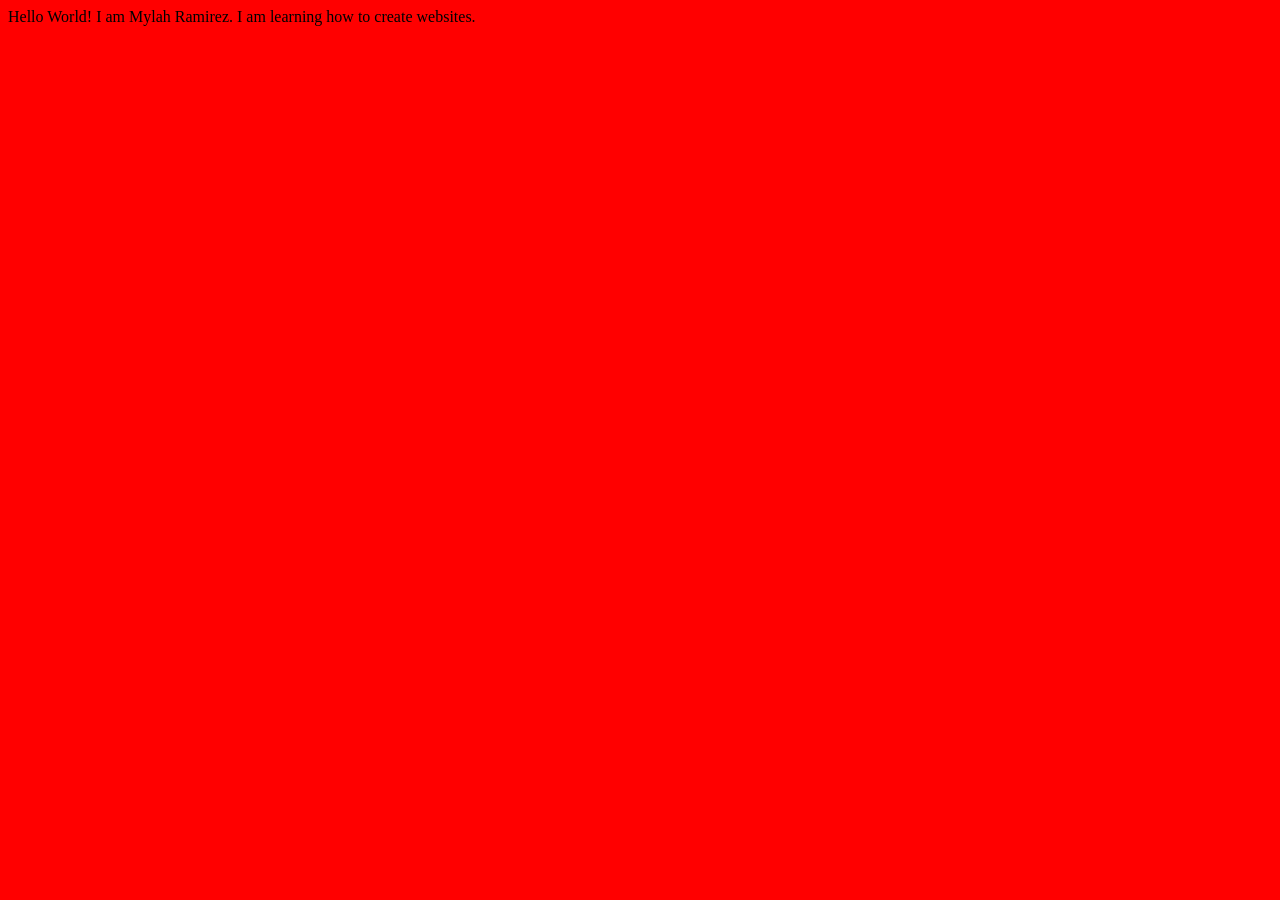
==== index.html @ 141bc057 "Add files via upload" ====
<!DOCTYPE html>
<html lang="en">
<head>
    <meta charset="UTF-8">
    <meta name="viewport" content="width=device-width, initial-scale=1.0">
    <title>Mylah's First Website</title>
    <link rel="stylesheet" href="style.css">
</head>
<body>
   Hello World! I am Mylah Ramirez. I am learning how to create websites. 
</body>
</html>
---- style.css ----
body {
    background-color: red;
}
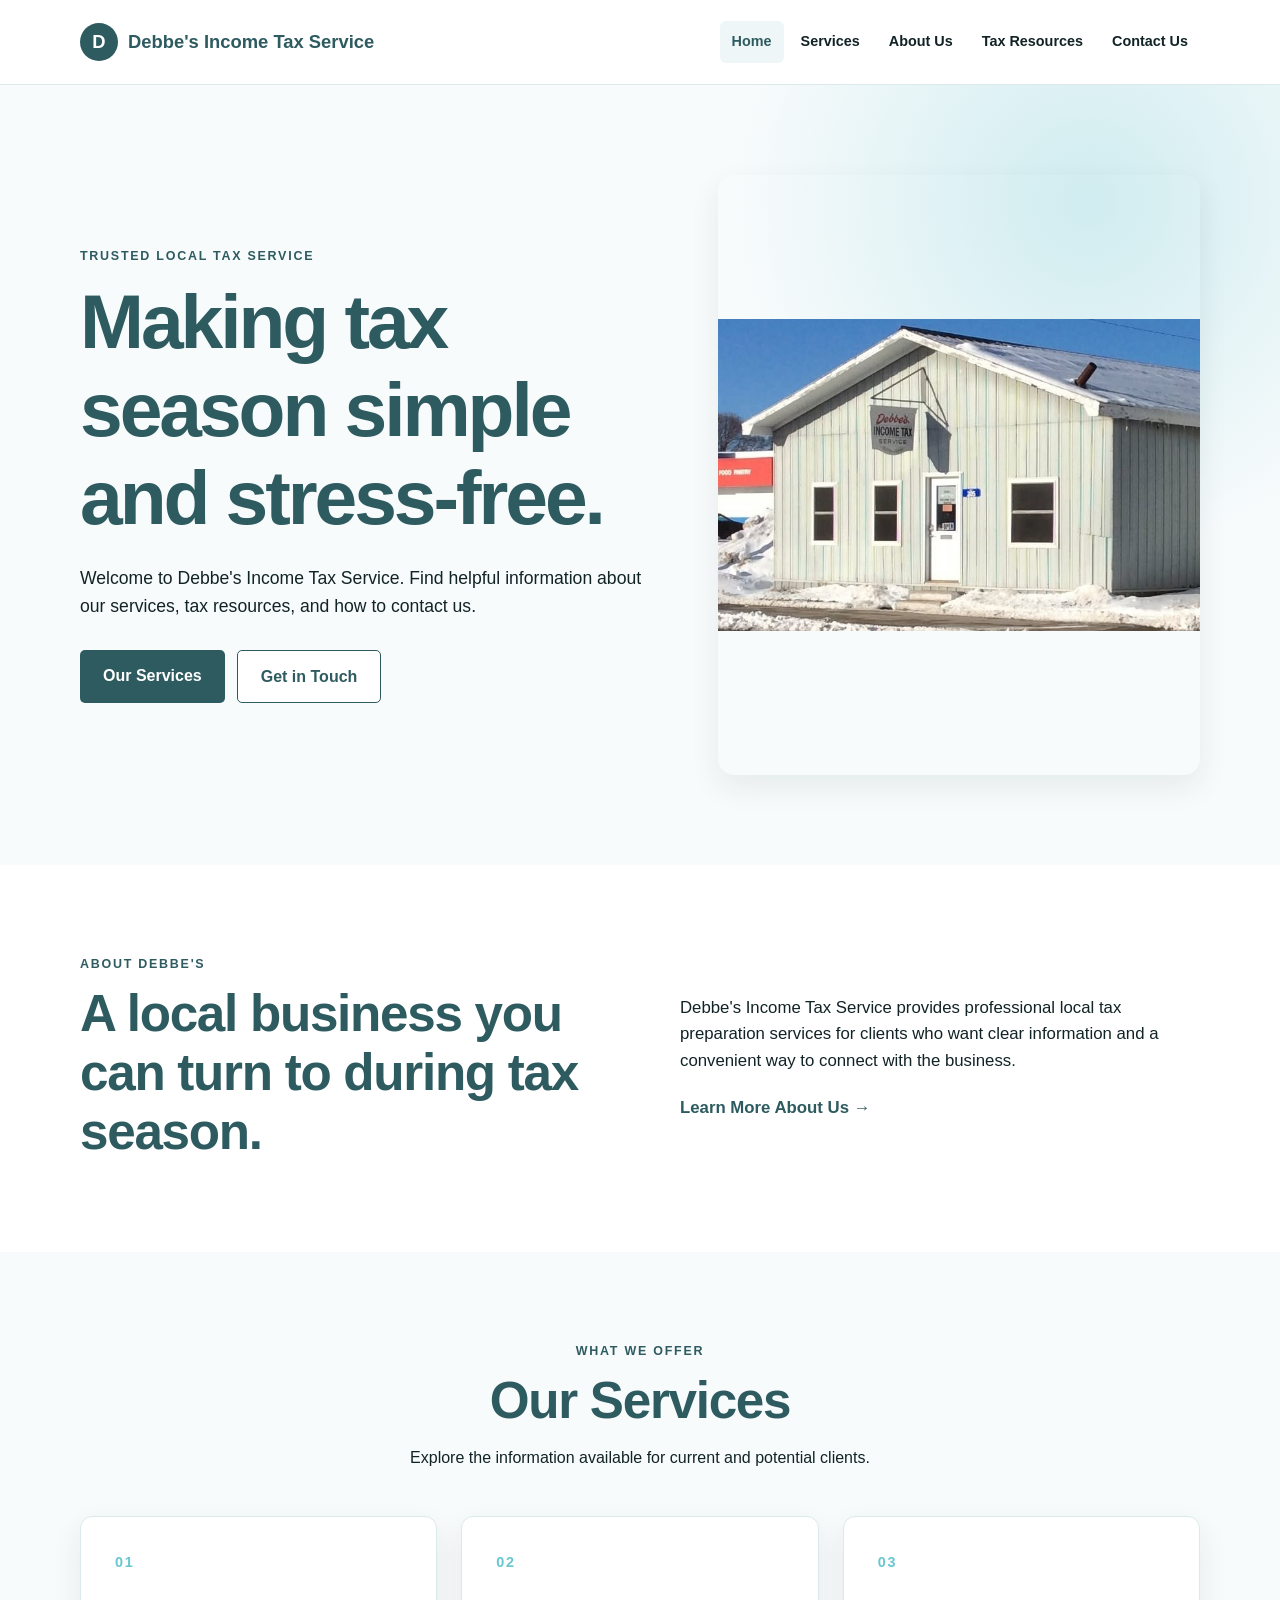
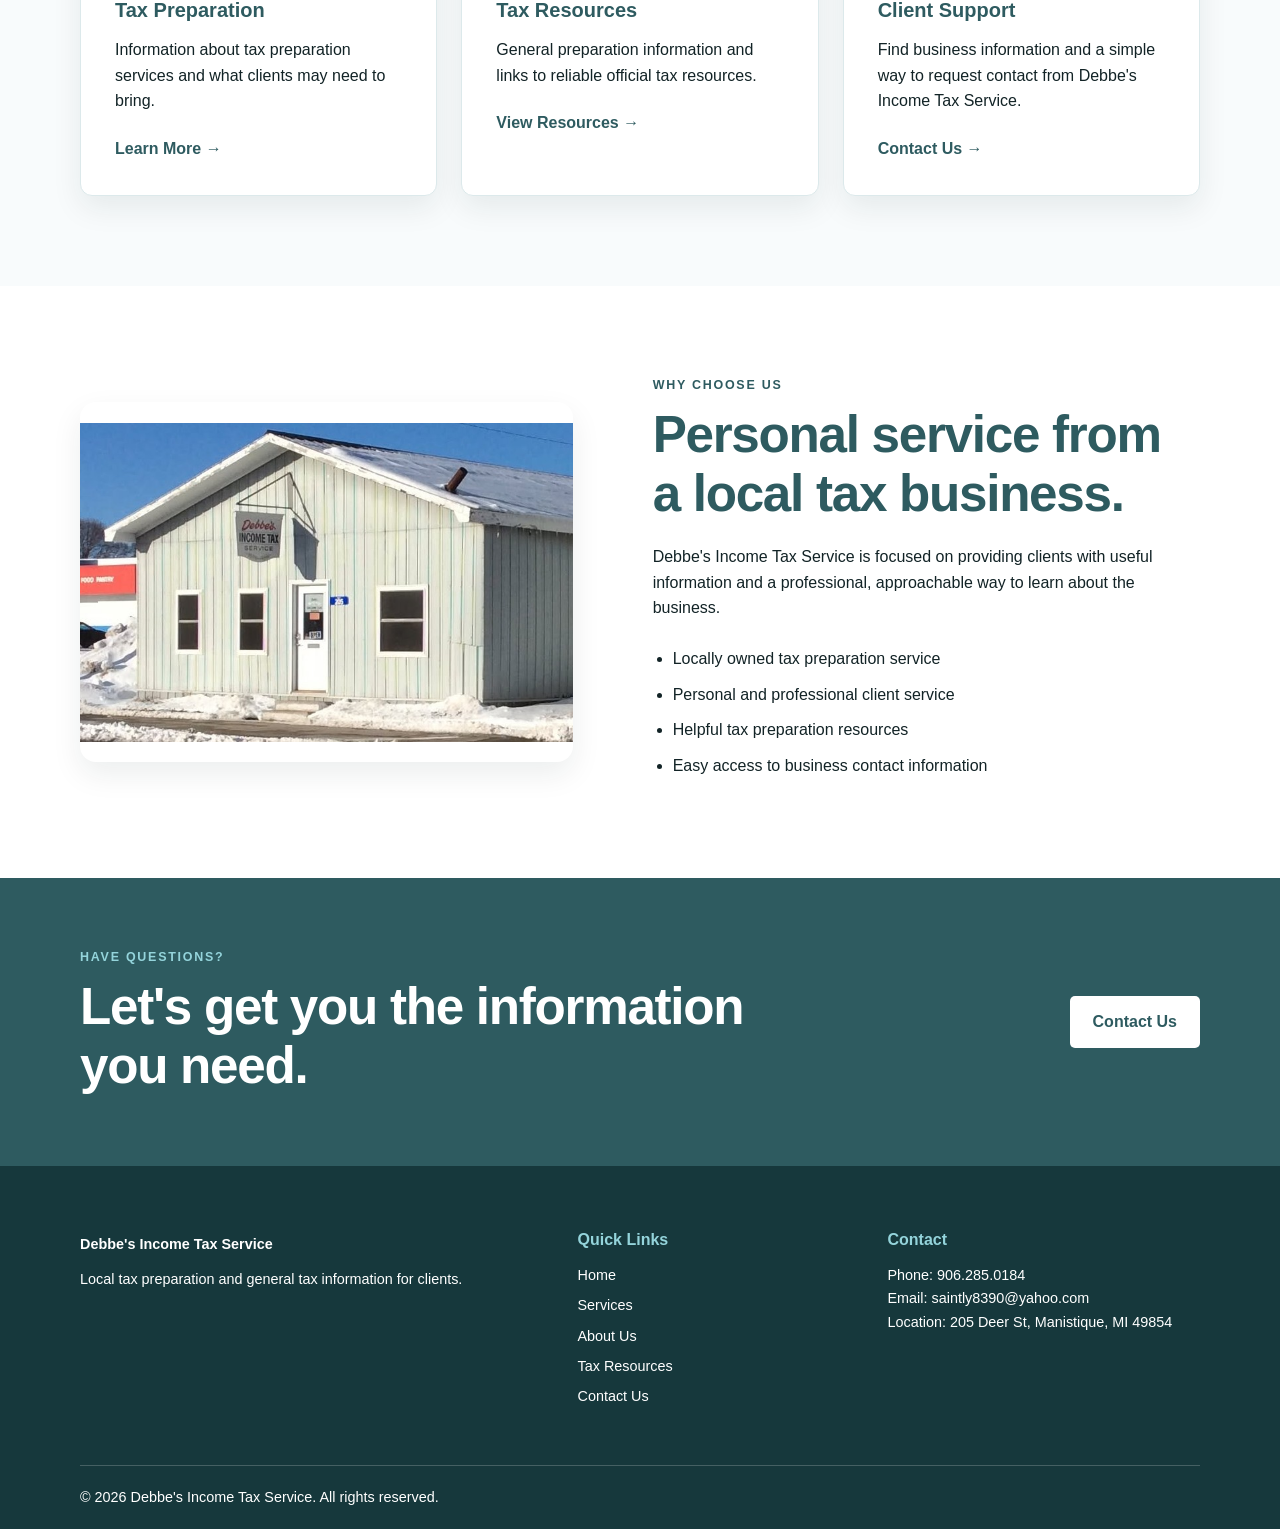
==== commit 15e10c2f: "Add files via upload These are my cleaned up files for my Project assignment update one. some of the" ====
--- a/index.html
+++ b/index.html
@@ -1,12 +1,193 @@
-<!DOCTYPE html>
-<html lang="en">
-<head>
-    <meta charset="UTF-8">
-    <meta name="viewport" content="width=device-width, initial-scale=1.0">
-    <title>Mylah's First Website</title>
-    <link rel="stylesheet" href="style.css">
-</head>
-<body>
-   Hello World! I am Mylah Ramirez. I am learning how to create websites. 
-</body>
-</html>+<!DOCTYPE html>
+<html lang="en">
+<head>
+    <meta charset="UTF-8">
+    <meta name="viewport" content="width=device-width, initial-scale=1.0">
+    <meta name="description" content="Debbe's Income Tax Service - professional local tax preparation services.">
+    <title>Debbe's Income Tax Service | Home</title>
+    <link rel="stylesheet" href="styles.css">
+</head>
+
+<body>
+
+<header class="site-header">
+    <div class="container nav-container">
+        <a class="logo" href="index.html">
+            <span class="logo-mark">D</span>
+            <span>Debbe's Income Tax Service</span>
+        </a>
+
+        <nav aria-label="Main navigation">
+            <a class="active" href="index.html">Home</a>
+            <a href="services.html">Services</a>
+            <a href="about.html">About Us</a>
+            <a href="resources.html">Tax Resources</a>
+            <a href="contact.html">Contact Us</a>
+        </nav>
+    </div>
+</header>
+
+<main>
+
+    <!-- Hero -->
+    <section class="hero">
+        <div class="container hero-grid">
+            <div class="hero-content">
+                <p class="eyebrow">Trusted Local Tax Service</p>
+                <h1>Making tax season simple and stress-free.</h1>
+                <p class="hero-description">
+                    Welcome to Debbe's Income Tax Service. Find helpful
+                    information about our services, tax resources, and how
+                    to contact us.
+                </p>
+
+                <div class="hero-buttons">
+                    <a class="button button-primary" href="services.html">Our Services</a>
+                    <a class="button button-light" href="contact.html">Get in Touch</a>
+                </div>
+            </div>
+
+            <div class="hero-image">
+                <img class="office-photo" src="office.jpg" alt="Exterior of Debbe's Income Tax Service office">
+                
+            </div>
+        </div>
+    </section>
+
+    <!-- Introduction -->
+    <section class="intro section">
+        <div class="container intro-grid">
+            <div>
+                <p class="eyebrow">About Debbe's</p>
+                <h2>A local business you can turn to during tax season.</h2>
+            </div>
+
+            <div class="intro-text">
+                <p>
+                    Debbe's Income Tax Service provides professional local tax
+                    preparation services for clients who want clear information
+                    and a convenient way to connect with the business.
+                </p>
+                <a class="text-link" href="about.html">Learn More About Us →</a>
+            </div>
+        </div>
+    </section>
+
+    <!-- Services -->
+    <section class="services section">
+        <div class="container">
+            <div class="section-heading">
+                <p class="eyebrow">What We Offer</p>
+                <h2>Our Services</h2>
+                <p>
+                    Explore the information available for current and
+                    potential clients.
+                </p>
+            </div>
+
+            <div class="service-grid">
+                <article class="service-card">
+                    <div class="card-number">01</div>
+                    <h3>Tax Preparation</h3>
+                    <p>
+                        Information about tax preparation services and what
+                        clients may need to bring.
+                    </p>
+                    <a href="services.html">Learn More →</a>
+                </article>
+
+                <article class="service-card">
+                    <div class="card-number">02</div>
+                    <h3>Tax Resources</h3>
+                    <p>
+                        General preparation information and links to reliable
+                        official tax resources.
+                    </p>
+                    <a href="resources.html">View Resources →</a>
+                </article>
+
+                <article class="service-card">
+                    <div class="card-number">03</div>
+                    <h3>Client Support</h3>
+                    <p>
+                        Find business information and a simple way to request
+                        contact from Debbe's Income Tax Service.
+                    </p>
+                    <a href="contact.html">Contact Us →</a>
+                </article>
+            </div>
+        </div>
+    </section>
+
+    <!-- Why choose -->
+    <section class="why section">
+        <div class="container why-grid">
+            <div class="why-image">
+                <img class="office-photo secondary-photo" src="office.jpg" alt="Debbe's Income Tax Service office building">
+            </div>
+
+            <div class="why-content">
+                <p class="eyebrow">Why Choose Us</p>
+                <h2>Personal service from a local tax business.</h2>
+                <p>
+                    Debbe's Income Tax Service is focused on providing clients
+                    with useful information and a professional, approachable
+                    way to learn about the business.
+                </p>
+
+                <ul>
+                    <li>Locally owned tax preparation service</li>
+                    <li>Personal and professional client service</li>
+                    <li>Helpful tax preparation resources</li>
+                    <li>Easy access to business contact information</li>
+                </ul>
+            </div>
+        </div>
+    </section>
+
+    <!-- CTA -->
+    <section class="cta">
+        <div class="container cta-content">
+            <div>
+                <p class="eyebrow">Have Questions?</p>
+                <h2>Let's get you the information you need.</h2>
+            </div>
+            <a class="button button-white" href="contact.html">Contact Us</a>
+        </div>
+    </section>
+
+</main>
+
+<footer class="footer">
+    <div class="container footer-grid">
+        <div>
+            <a class="footer-logo" href="index.html">Debbe's Income Tax Service</a>
+            <p>
+                Local tax preparation and general tax information for clients.
+            </p>
+        </div>
+
+        <div>
+            <h3>Quick Links</h3>
+            <a href="index.html">Home</a>
+            <a href="services.html">Services</a>
+            <a href="about.html">About Us</a>
+            <a href="resources.html">Tax Resources</a>
+            <a href="contact.html">Contact Us</a>
+        </div>
+
+        <div>
+            <h3>Contact</h3>
+            <p>Phone: 906.285.0184</p>
+            <p>Email: saintly8390@yahoo.com</p>
+            <p>Location: 205 Deer St, Manistique, MI 49854</p>
+        </div>
+    </div>
+
+    <div class="container copyright">
+        <p>&copy; 2026 Debbe's Income Tax Service. All rights reserved.</p>
+    </div>
+</footer>
+
+</body>
+</html>
--- a/styles.css
+++ b/styles.css
@@ -0,0 +1,501 @@
+/* Debbe's Income Tax Service
+   Home Page
+   Inspired by the clean structure and professional feel of a modern tax-service website.
+*/
+
+:root {
+    --text: #122326;
+    --background: #f8fbfc;
+    --primary: #2e5b60;
+    --secondary: #94d4db;
+    --accent: #67c6d0;
+    --white: #ffffff;
+    --light: #eef6f7;
+    --border: #dce9eb;
+    --shadow: 0 12px 30px rgba(18, 35, 38, 0.08);
+}
+
+* {
+    box-sizing: border-box;
+    margin: 0;
+    padding: 0;
+}
+
+html {
+    scroll-behavior: smooth;
+}
+
+body {
+    font-family: Arial, Helvetica, sans-serif;
+    color: var(--text);
+    background: var(--background);
+    line-height: 1.6;
+}
+
+a {
+    color: inherit;
+}
+
+.container {
+    width: min(1120px, 90%);
+    margin: 0 auto;
+}
+
+/* Navigation */
+.site-header {
+    background: var(--white);
+    border-bottom: 1px solid var(--border);
+}
+
+.nav-container {
+    min-height: 84px;
+    display: flex;
+    align-items: center;
+    justify-content: space-between;
+    gap: 30px;
+}
+
+.logo {
+    display: flex;
+    align-items: center;
+    gap: 10px;
+    color: var(--primary);
+    font-size: 1.15rem;
+    font-weight: 700;
+    text-decoration: none;
+}
+
+.logo-mark {
+    width: 38px;
+    height: 38px;
+    display: grid;
+    place-items: center;
+    border-radius: 50%;
+    background: var(--primary);
+    color: var(--white);
+    font-size: 1.15rem;
+}
+
+nav {
+    display: flex;
+    align-items: center;
+    gap: 5px;
+    flex-wrap: wrap;
+}
+
+nav a {
+    padding: 9px 12px;
+    border-radius: 6px;
+    color: var(--text);
+    font-size: 0.9rem;
+    font-weight: 600;
+    text-decoration: none;
+}
+
+nav a:hover,
+nav a.active {
+    background: var(--light);
+    color: var(--primary);
+}
+
+/* Reusable styles */
+.eyebrow {
+    margin-bottom: 10px;
+    color: var(--primary);
+    font-size: 0.78rem;
+    font-weight: 700;
+    letter-spacing: 0.14em;
+    text-transform: uppercase;
+}
+
+h1,
+h2,
+h3 {
+    line-height: 1.15;
+}
+
+h1 {
+    max-width: 720px;
+    margin-bottom: 22px;
+    color: var(--primary);
+    font-size: clamp(2.8rem, 6vw, 5rem);
+    letter-spacing: -0.04em;
+}
+
+h2 {
+    color: var(--primary);
+    font-size: clamp(2rem, 4vw, 3.2rem);
+    letter-spacing: -0.025em;
+}
+
+h3 {
+    color: var(--primary);
+    font-size: 1.25rem;
+}
+
+.section {
+    padding: 90px 0;
+}
+
+/* Hero */
+.hero {
+    padding: 90px 0;
+    background:
+        radial-gradient(circle at 85% 15%, rgba(103, 198, 208, 0.28), transparent 28%),
+        var(--background);
+}
+
+.hero-grid {
+    display: grid;
+    grid-template-columns: 1fr 0.85fr;
+    align-items: center;
+    gap: 70px;
+}
+
+.hero-description {
+    max-width: 620px;
+    margin-bottom: 30px;
+    font-size: 1.1rem;
+}
+
+.hero-buttons {
+    display: flex;
+    flex-wrap: wrap;
+    gap: 12px;
+}
+
+.button {
+    display: inline-block;
+    padding: 13px 23px;
+    border-radius: 5px;
+    font-weight: 700;
+    text-decoration: none;
+    transition: transform 0.2s ease, background 0.2s ease;
+}
+
+.button:hover {
+    transform: translateY(-2px);
+}
+
+.button-primary {
+    background: var(--primary);
+    color: var(--white);
+}
+
+.button-primary:hover {
+    background: var(--text);
+}
+
+.button-light {
+    border: 1px solid var(--primary);
+    background: var(--white);
+    color: var(--primary);
+}
+
+.button-light:hover {
+    background: var(--light);
+}
+
+/* Image placeholders */
+.image-placeholder {
+    min-height: 430px;
+    padding: 30px;
+    border-radius: 16px;
+    background:
+        linear-gradient(145deg, var(--secondary), var(--accent));
+    display: flex;
+    flex-direction: column;
+    align-items: center;
+    justify-content: center;
+    text-align: center;
+    color: var(--primary);
+    box-shadow: var(--shadow);
+}
+
+.image-placeholder span {
+    font-size: 1.35rem;
+    font-weight: 700;
+}
+
+.image-placeholder small {
+    max-width: 270px;
+    margin-top: 8px;
+}
+
+.image-placeholder.small {
+    min-height: 360px;
+}
+
+
+.office-photo {
+    width: 100%;
+    height: 450pt;
+    object-fit: contain;
+    object-position: left;
+    display: block;
+    border-radius: 16px;
+    box-shadow: var(--shadow);
+}
+
+.secondary-photo {
+    height: 360px;
+}
+
+/* Introduction */
+.intro {
+    background: var(--white);
+}
+
+.intro-grid {
+    display: grid;
+    grid-template-columns: 1fr 1fr;
+    gap: 80px;
+    align-items: center;
+}
+
+.intro-text {
+    font-size: 1.05rem;
+}
+
+.text-link {
+    display: inline-block;
+    margin-top: 20px;
+    color: var(--primary);
+    font-weight: 700;
+    text-decoration: none;
+}
+
+.text-link:hover {
+    text-decoration: underline;
+}
+
+/* Services */
+.services {
+    background: var(--background);
+}
+
+.section-heading {
+    max-width: 650px;
+    margin: 0 auto 45px;
+    text-align: center;
+}
+
+.section-heading h2 {
+    margin-bottom: 15px;
+}
+
+.service-grid {
+    display: grid;
+    grid-template-columns: repeat(3, 1fr);
+    gap: 24px;
+}
+
+.service-card {
+    padding: 34px;
+    background: var(--white);
+    border: 1px solid var(--border);
+    border-radius: 12px;
+    box-shadow: var(--shadow);
+}
+
+.card-number {
+    margin-bottom: 25px;
+    color: var(--accent);
+    font-size: 0.9rem;
+    font-weight: 800;
+    letter-spacing: 0.12em;
+}
+
+.service-card p {
+    margin: 15px 0 22px;
+}
+
+.service-card a {
+    color: var(--primary);
+    font-weight: 700;
+    text-decoration: none;
+}
+
+.service-card a:hover {
+    text-decoration: underline;
+}
+
+/* Why choose section */
+.why {
+    background: var(--white);
+}
+
+.why-grid {
+    display: grid;
+    grid-template-columns: 0.9fr 1fr;
+    gap: 80px;
+    align-items: center;
+}
+
+.why-content > p:not(.eyebrow) {
+    margin: 20px 0;
+}
+
+.why-content ul {
+    margin-top: 25px;
+    padding-left: 20px;
+}
+
+.why-content li {
+    margin: 10px 0;
+}
+
+/* Call to action */
+.cta {
+    padding: 70px 0;
+    background: var(--primary);
+    color: var(--white);
+}
+
+.cta h2 {
+    max-width: 700px;
+    color: var(--white);
+}
+
+.cta .eyebrow {
+    color: var(--secondary);
+}
+
+.cta-content {
+    display: flex;
+    align-items: center;
+    justify-content: space-between;
+    gap: 30px;
+}
+
+.button-white {
+    background: var(--white);
+    color: var(--primary);
+    white-space: nowrap;
+}
+
+.button-white:hover {
+    background: var(--secondary);
+}
+
+/* Footer */
+.footer {
+    padding: 65px 0 20px;
+    background: #16383c;
+    color: var(--white);
+}
+
+.footer-grid {
+    display: grid;
+    grid-template-columns: 1.4fr 0.8fr 1fr;
+    gap: 60px;
+    padding-bottom: 50px;
+}
+
+.footer-logo {
+    display: inline-block;
+    margin-bottom: 12px;
+    color: var(--white);
+    font-size: 1.15rem;
+    font-weight: 700;
+    text-decoration: none;
+}
+
+.footer h3 {
+    margin-bottom: 15px;
+    color: var(--secondary);
+    font-size: 1rem;
+}
+
+.footer p,
+.footer a {
+    font-size: 0.9rem;
+}
+
+.footer-grid > div > a:not(.footer-logo) {
+    display: block;
+    margin: 7px 0;
+    color: var(--white);
+    text-decoration: none;
+}
+
+.footer-grid > div > a:not(.footer-logo):hover {
+    color: var(--secondary);
+}
+
+.copyright {
+    padding-top: 20px;
+    border-top: 1px solid rgba(255, 255, 255, 0.2);
+}
+
+/* Responsive design */
+@media (max-width: 900px) {
+    .nav-container {
+        flex-direction: column;
+        justify-content: center;
+        padding: 18px 0;
+    }
+
+    nav {
+        justify-content: center;
+    }
+
+    .hero-grid,
+    .intro-grid,
+    .why-grid {
+        grid-template-columns: 1fr;
+        gap: 45px;
+    }
+
+    .service-grid {
+        grid-template-columns: 1fr;
+    }
+
+    .why-image {
+        order: 2;
+    }
+
+    .why-content {
+        order: 1;
+    }
+
+    .cta-content {
+        align-items: flex-start;
+        flex-direction: column;
+    }
+
+    .footer-grid {
+        grid-template-columns: 1fr 1fr;
+    }
+}
+
+@media (max-width: 600px) {
+    .section,
+    .hero {
+        padding: 60px 0;
+    }
+
+    h1 {
+        font-size: 2.6rem;
+    }
+
+    .image-placeholder,
+    .image-placeholder.small {
+        min-height: 260px;
+    }
+
+    .office-photo,
+    .secondary-photo {
+        height: 260px;
+    }
+
+    .footer-grid {
+        grid-template-columns: 1fr;
+        gap: 35px;
+    }
+
+    nav a {
+        padding: 7px 8px;
+        font-size: 0.8rem;
+    }
+}
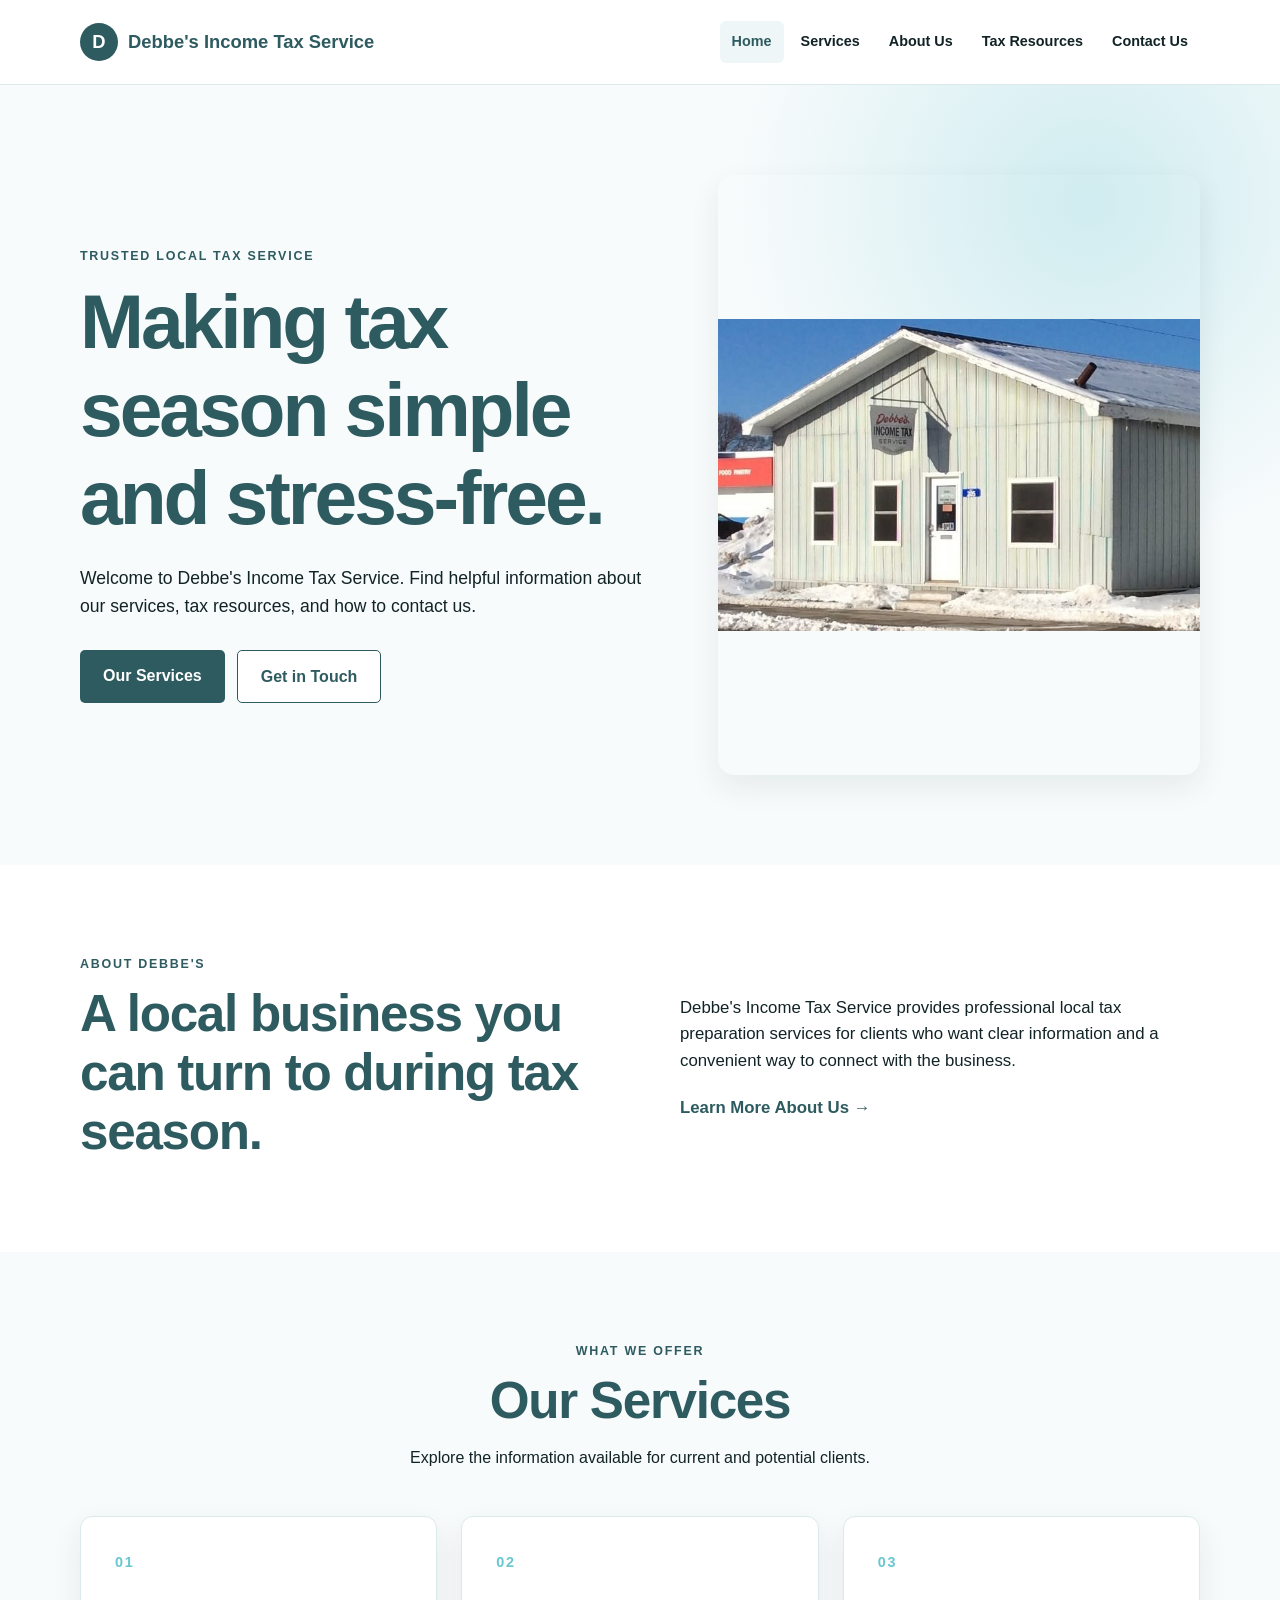
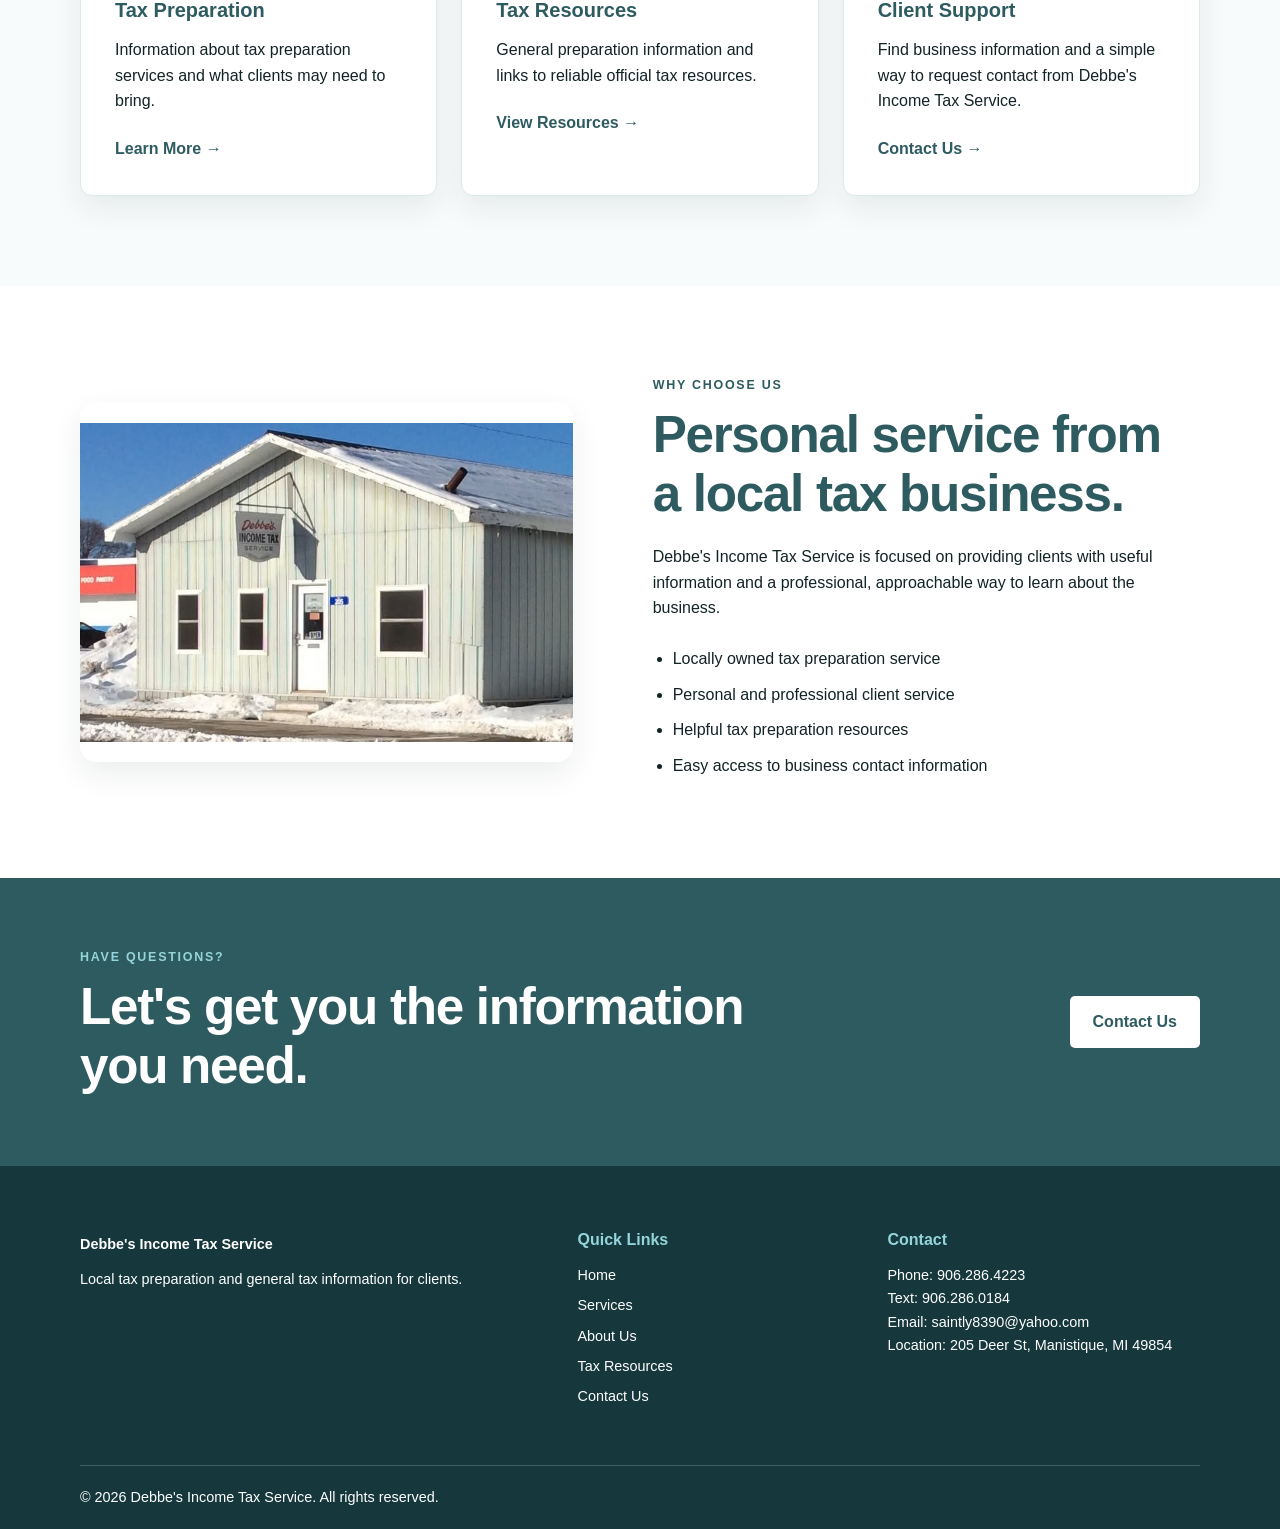
==== commit d3441dca: "Update contact phone number and add text number" ====
--- a/index.html
+++ b/index.html
@@ -178,7 +178,8 @@
 
         <div>
             <h3>Contact</h3>
-            <p>Phone: 906.285.0184</p>
+           <p>Phone: 906.286.4223</p>
+            <p>Text: 906.286.0184</p>
             <p>Email: saintly8390@yahoo.com</p>
             <p>Location: 205 Deer St, Manistique, MI 49854</p>
         </div>
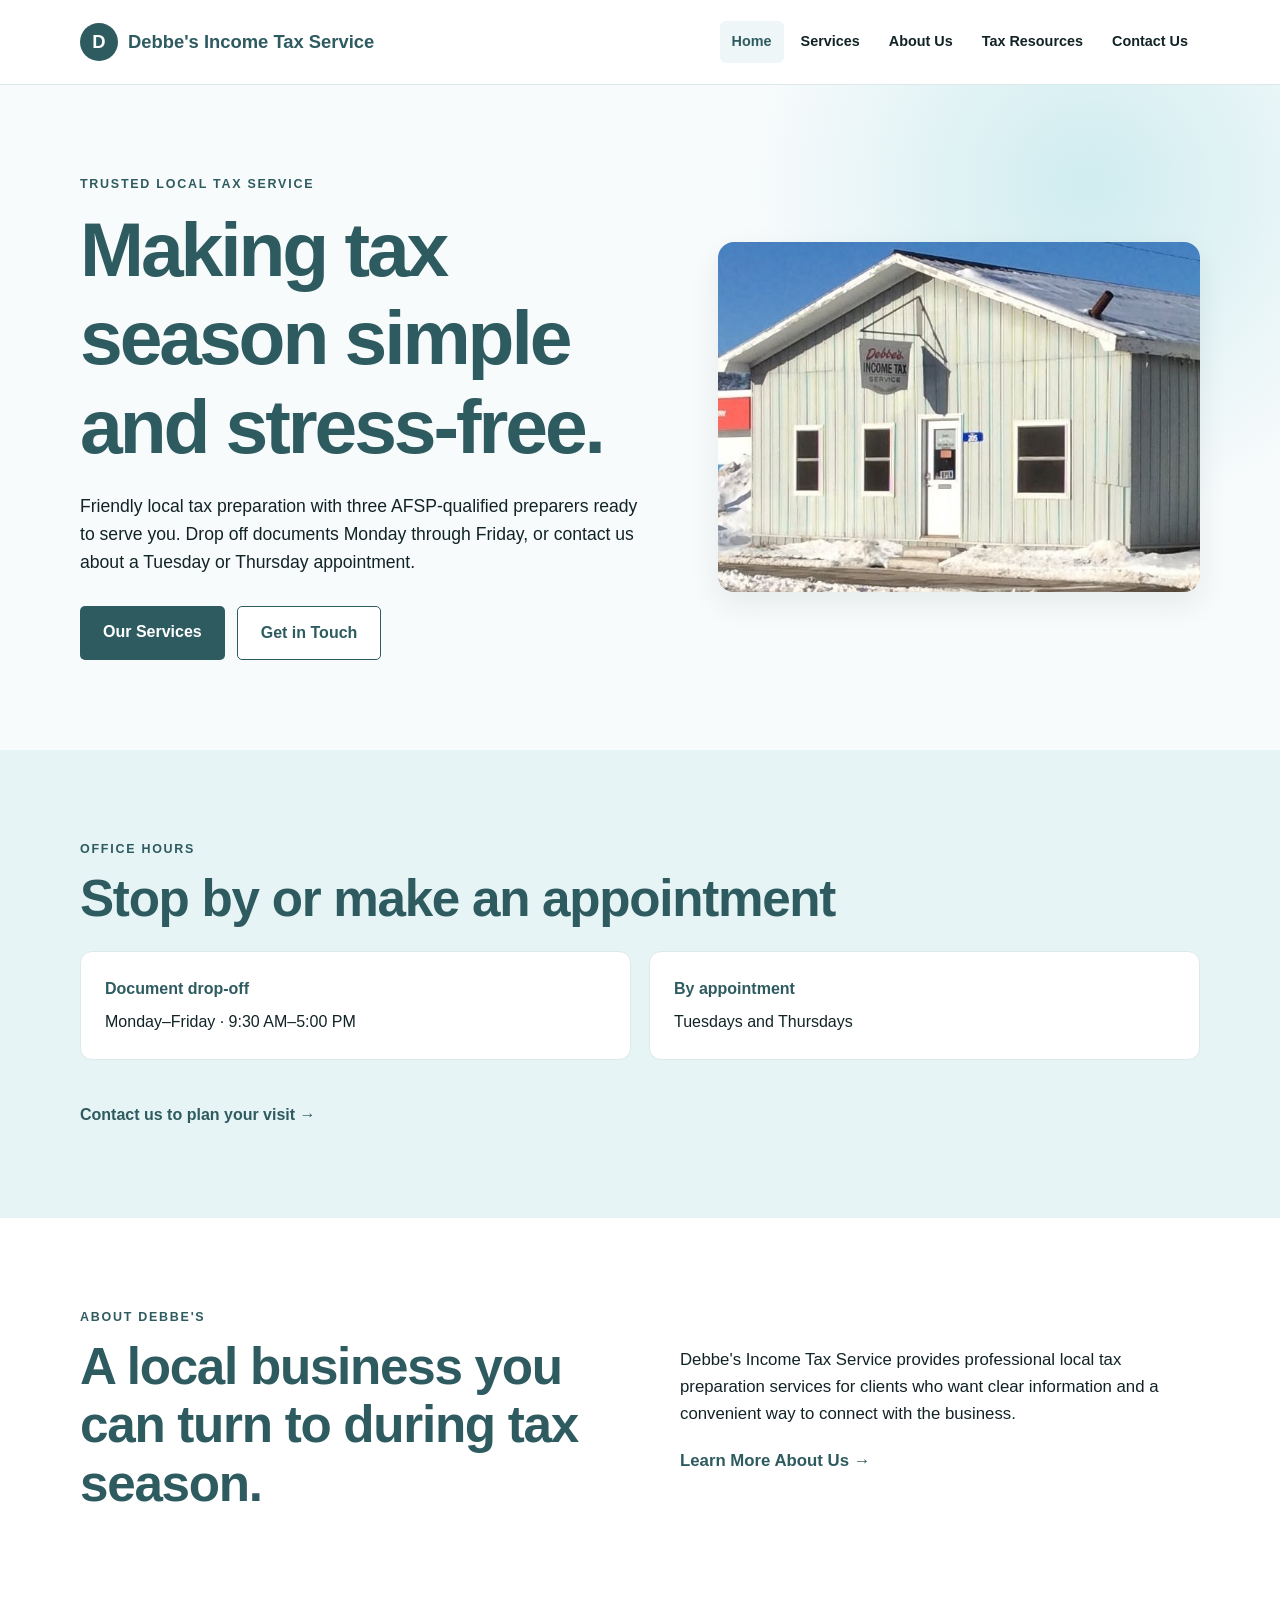
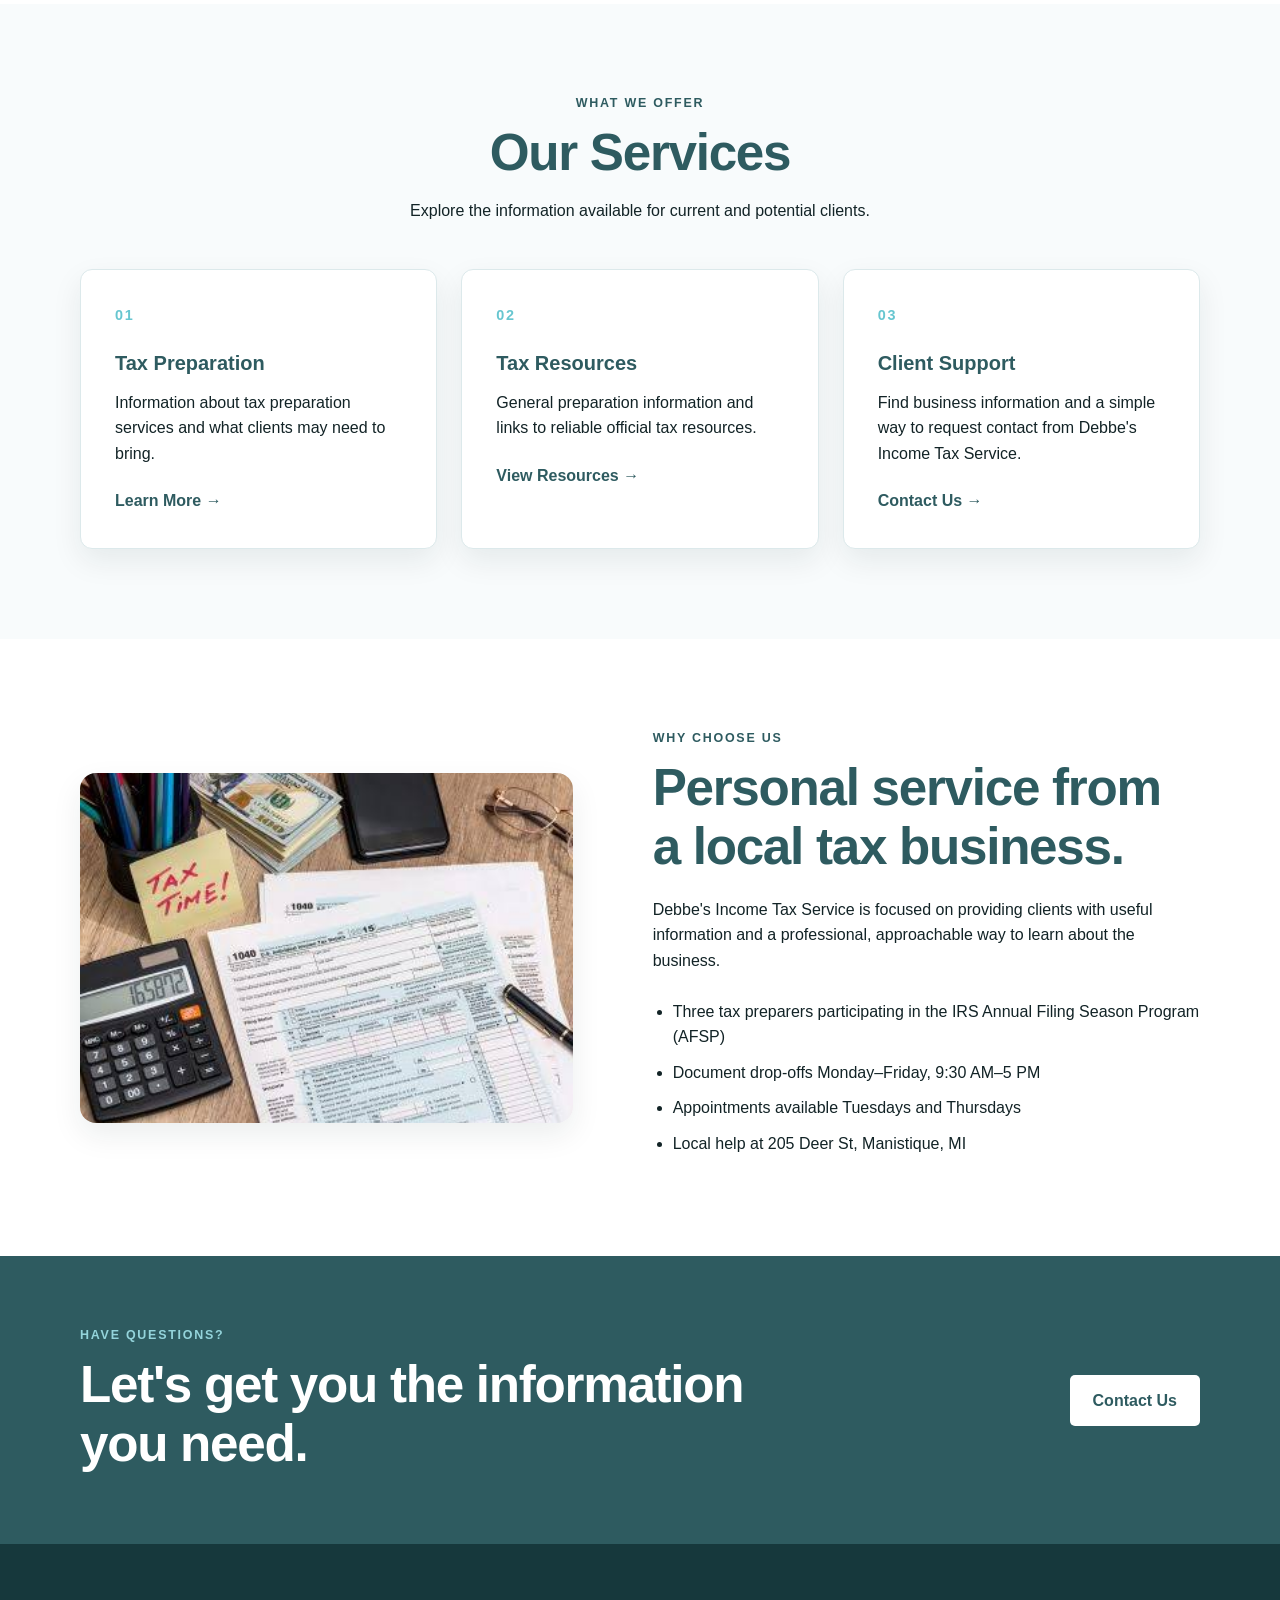
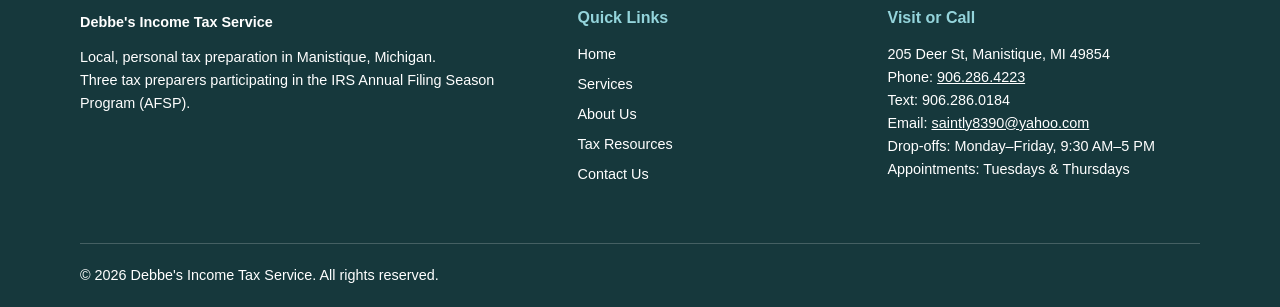
==== commit 0d60a5bb: "Add files via upload final Changes and photos" ====
--- a/index.html
+++ b/index.html
@@ -1,194 +1,121 @@
 <!DOCTYPE html>
+
 <html lang="en">
 <head>
-    <meta charset="UTF-8">
-    <meta name="viewport" content="width=device-width, initial-scale=1.0">
-    <meta name="description" content="Debbe's Income Tax Service - professional local tax preparation services.">
-    <title>Debbe's Income Tax Service | Home</title>
-    <link rel="stylesheet" href="styles.css">
-</head>
-
+<meta charset="utf-8"/>
+<meta content="width=device-width, initial-scale=1.0" name="viewport"/>
+<meta content="Debbe's Income Tax Service - professional local tax preparation services." name="description"/>
+<title>Debbe's Income Tax Service | Home</title>
+<link href="styles.css" rel="stylesheet"/>
+<meta content="Debbe’s Income Tax Service, Manistique, Michigan, tax preparation, AFSP, tax filing" name="keywords"/></head>
 <body>
-
-<header class="site-header">
-    <div class="container nav-container">
-        <a class="logo" href="index.html">
-            <span class="logo-mark">D</span>
-            <span>Debbe's Income Tax Service</span>
-        </a>
-
-        <nav aria-label="Main navigation">
-            <a class="active" href="index.html">Home</a>
-            <a href="services.html">Services</a>
-            <a href="about.html">About Us</a>
-            <a href="resources.html">Tax Resources</a>
-            <a href="contact.html">Contact Us</a>
-        </nav>
-    </div>
-</header>
-
+<header class="site-header"><div class="container nav-container"><a class="logo" href="index.html"><span class="logo-mark">D</span><span>Debbe's Income Tax Service</span></a><nav aria-label="Main navigation"><a aria-current="page" class="active" href="index.html">Home</a><a href="services.html">Services</a><a href="about.html">About Us</a><a href="resources.html">Tax Resources</a><a href="contact.html">Contact Us</a></nav></div></header>
 <main>
-
-    <!-- Hero -->
-    <section class="hero">
-        <div class="container hero-grid">
-            <div class="hero-content">
-                <p class="eyebrow">Trusted Local Tax Service</p>
-                <h1>Making tax season simple and stress-free.</h1>
-                <p class="hero-description">
-                    Welcome to Debbe's Income Tax Service. Find helpful
-                    information about our services, tax resources, and how
-                    to contact us.
-                </p>
-
-                <div class="hero-buttons">
-                    <a class="button button-primary" href="services.html">Our Services</a>
-                    <a class="button button-light" href="contact.html">Get in Touch</a>
-                </div>
-            </div>
-
-            <div class="hero-image">
-                <img class="office-photo" src="office.jpg" alt="Exterior of Debbe's Income Tax Service office">
-                
-            </div>
-        </div>
-    </section>
-
-    <!-- Introduction -->
-    <section class="intro section">
-        <div class="container intro-grid">
-            <div>
-                <p class="eyebrow">About Debbe's</p>
-                <h2>A local business you can turn to during tax season.</h2>
-            </div>
-
-            <div class="intro-text">
-                <p>
+<!-- Hero -->
+<section class="hero">
+<div class="container hero-grid">
+<div class="hero-content">
+<p class="eyebrow">Trusted Local Tax Service</p>
+<h1>Making tax season simple and stress-free.</h1>
+<p class="hero-description">Friendly local tax preparation with three AFSP-qualified preparers ready to serve you. Drop off documents Monday through Friday, or contact us about a Tuesday or Thursday appointment.</p>
+<div class="hero-buttons">
+<a class="button button-primary" href="services.html">Our Services</a>
+<a class="button button-light" href="contact.html">Get in Touch</a>
+</div>
+</div>
+<div class="hero-image">
+<img alt="Exterior of Debbe's Income Tax Service office" class="office-photo" src="office.jpg"/>
+</div>
+</div>
+</section>
+<!-- Introduction -->
+<section class="section hours-highlight"><div class="container"><p class="eyebrow">Office Hours</p><h2>Stop by or make an appointment</h2><div class="hours-columns"><div><strong>Document drop-off</strong><p>Monday–Friday · 9:30 AM–5:00 PM</p></div><div><strong>By appointment</strong><p>Tuesdays and Thursdays</p></div></div><a class="text-link" href="contact.html">Contact us to plan your visit →</a></div></section><section class="intro section">
+<div class="container intro-grid">
+<div>
+<p class="eyebrow">About Debbe's</p>
+<h2>A local business you can turn to during tax season.</h2>
+</div>
+<div class="intro-text">
+<p>
                     Debbe's Income Tax Service provides professional local tax
                     preparation services for clients who want clear information
                     and a convenient way to connect with the business.
                 </p>
-                <a class="text-link" href="about.html">Learn More About Us →</a>
-            </div>
-        </div>
-    </section>
-
-    <!-- Services -->
-    <section class="services section">
-        <div class="container">
-            <div class="section-heading">
-                <p class="eyebrow">What We Offer</p>
-                <h2>Our Services</h2>
-                <p>
+<a class="text-link" href="about.html">Learn More About Us →</a>
+</div>
+</div>
+</section>
+<!-- Services -->
+<section class="services section">
+<div class="container">
+<div class="section-heading">
+<p class="eyebrow">What We Offer</p>
+<h2>Our Services</h2>
+<p>
                     Explore the information available for current and
                     potential clients.
                 </p>
-            </div>
-
-            <div class="service-grid">
-                <article class="service-card">
-                    <div class="card-number">01</div>
-                    <h3>Tax Preparation</h3>
-                    <p>
+</div>
+<div class="service-grid">
+<article class="service-card">
+<div class="card-number">01</div>
+<h3>Tax Preparation</h3>
+<p>
                         Information about tax preparation services and what
                         clients may need to bring.
                     </p>
-                    <a href="services.html">Learn More →</a>
-                </article>
-
-                <article class="service-card">
-                    <div class="card-number">02</div>
-                    <h3>Tax Resources</h3>
-                    <p>
+<a href="services.html">Learn More →</a>
+</article>
+<article class="service-card">
+<div class="card-number">02</div>
+<h3>Tax Resources</h3>
+<p>
                         General preparation information and links to reliable
                         official tax resources.
                     </p>
-                    <a href="resources.html">View Resources →</a>
-                </article>
-
-                <article class="service-card">
-                    <div class="card-number">03</div>
-                    <h3>Client Support</h3>
-                    <p>
+<a href="resources.html">View Resources →</a>
+</article>
+<article class="service-card">
+<div class="card-number">03</div>
+<h3>Client Support</h3>
+<p>
                         Find business information and a simple way to request
                         contact from Debbe's Income Tax Service.
                     </p>
-                    <a href="contact.html">Contact Us →</a>
-                </article>
-            </div>
-        </div>
-    </section>
-
-    <!-- Why choose -->
-    <section class="why section">
-        <div class="container why-grid">
-            <div class="why-image">
-                <img class="office-photo secondary-photo" src="office.jpg" alt="Debbe's Income Tax Service office building">
-            </div>
-
-            <div class="why-content">
-                <p class="eyebrow">Why Choose Us</p>
-                <h2>Personal service from a local tax business.</h2>
-                <p>
+<a href="contact.html">Contact Us →</a>
+</article>
+</div>
+</div>
+</section>
+<!-- Why choose -->
+<section class="why section">
+<div class="container why-grid">
+<div class="why-image">
+<img alt="Tax forms, calculator and materials for preparing a tax return" class="office-photo secondary-photo" src="tax-desk.jpeg"/>
+</div>
+<div class="why-content">
+<p class="eyebrow">Why Choose Us</p>
+<h2>Personal service from a local tax business.</h2>
+<p>
                     Debbe's Income Tax Service is focused on providing clients
                     with useful information and a professional, approachable
                     way to learn about the business.
                 </p>
-
-                <ul>
-                    <li>Locally owned tax preparation service</li>
-                    <li>Personal and professional client service</li>
-                    <li>Helpful tax preparation resources</li>
-                    <li>Easy access to business contact information</li>
-                </ul>
-            </div>
-        </div>
-    </section>
-
-    <!-- CTA -->
-    <section class="cta">
-        <div class="container cta-content">
-            <div>
-                <p class="eyebrow">Have Questions?</p>
-                <h2>Let's get you the information you need.</h2>
-            </div>
-            <a class="button button-white" href="contact.html">Contact Us</a>
-        </div>
-    </section>
-
+<ul><li>Three tax preparers participating in the IRS Annual Filing Season Program (AFSP)</li><li>Document drop-offs Monday–Friday, 9:30 AM–5 PM</li><li>Appointments available Tuesdays and Thursdays</li><li>Local help at 205 Deer St, Manistique, MI</li></ul>
+</div>
+</div>
+</section>
+<!-- CTA -->
+<section class="cta">
+<div class="container cta-content">
+<div>
+<p class="eyebrow">Have Questions?</p>
+<h2>Let's get you the information you need.</h2>
+</div>
+<a class="button button-white" href="contact.html">Contact Us</a>
+</div>
+</section>
 </main>
-
-<footer class="footer">
-    <div class="container footer-grid">
-        <div>
-            <a class="footer-logo" href="index.html">Debbe's Income Tax Service</a>
-            <p>
-                Local tax preparation and general tax information for clients.
-            </p>
-        </div>
-
-        <div>
-            <h3>Quick Links</h3>
-            <a href="index.html">Home</a>
-            <a href="services.html">Services</a>
-            <a href="about.html">About Us</a>
-            <a href="resources.html">Tax Resources</a>
-            <a href="contact.html">Contact Us</a>
-        </div>
-
-        <div>
-            <h3>Contact</h3>
-           <p>Phone: 906.286.4223</p>
-            <p>Text: 906.286.0184</p>
-            <p>Email: saintly8390@yahoo.com</p>
-            <p>Location: 205 Deer St, Manistique, MI 49854</p>
-        </div>
-    </div>
-
-    <div class="container copyright">
-        <p>&copy; 2026 Debbe's Income Tax Service. All rights reserved.</p>
-    </div>
-</footer>
-
+<footer class="footer"><div class="container footer-grid"><div><a class="footer-logo" href="index.html">Debbe's Income Tax Service</a><p>Local, personal tax preparation in Manistique, Michigan.</p><p>Three tax preparers participating in the IRS Annual Filing Season Program (AFSP).</p></div><div><h3>Quick Links</h3><a href="index.html">Home</a><a href="services.html">Services</a><a href="about.html">About Us</a><a href="resources.html">Tax Resources</a><a href="contact.html">Contact Us</a></div><div><h3>Visit or Call</h3><p>205 Deer St, Manistique, MI 49854</p><p>Phone: <a href="tel:+19062864223">906.286.4223</a></p><p>Text: 906.286.0184</p><p>Email: <a href="mailto:saintly8390@yahoo.com">saintly8390@yahoo.com</a></p><p>Drop-offs: Monday–Friday, 9:30 AM–5 PM</p><p>Appointments: Tuesdays &amp; Thursdays</p></div></div><div class="container copyright"><p>© 2026 Debbe's Income Tax Service. All rights reserved.</p></div></footer>
 </body>
 </html>
--- a/styles.css
+++ b/styles.css
@@ -499,3 +499,117 @@
         font-size: 0.8rem;
     }
 }
+
+/* Interior pages */
+.page-hero {
+    padding: 80px 0;
+    background:
+        radial-gradient(circle at 85% 15%, rgba(103, 198, 208, 0.24), transparent 30%),
+        var(--background);
+}
+
+.page-hero-grid {
+    display: grid;
+    grid-template-columns: 1fr 0.8fr;
+    align-items: center;
+    gap: 60px;
+}
+
+.page-lead {
+    max-width: 650px;
+    font-size: 1.1rem;
+}
+
+.page-hero-photo {
+    width: 100%;
+    height: 340px;
+    object-fit: cover;
+    border-radius: 16px;
+    box-shadow: var(--shadow);
+}
+
+.simple-section {
+    background: var(--white);
+}
+
+.two-column-copy,
+.about-grid,
+.location-card {
+    display: grid;
+    grid-template-columns: 1fr 1fr;
+    gap: 70px;
+    align-items: start;
+}
+
+.about-copy p + p {
+    margin-top: 18px;
+}
+
+.values-section {
+    background: var(--background);
+}
+
+.value-grid {
+    display: grid;
+    grid-template-columns: repeat(3, 1fr);
+    gap: 24px;
+}
+
+.value-card {
+    padding: 32px;
+    background: var(--white);
+    border: 1px solid var(--border);
+    border-radius: 12px;
+    box-shadow: var(--shadow);
+}
+
+.value-card p {
+    margin-top: 14px;
+}
+
+.location-section {
+    background: var(--light);
+}
+
+.location-card {
+    padding: 42px;
+    background: var(--white);
+    border: 1px solid var(--border);
+    border-radius: 14px;
+    box-shadow: var(--shadow);
+}
+
+.location-card p {
+    margin: 16px 0;
+}
+
+@media (max-width: 900px) {
+    .page-hero-grid,
+    .two-column-copy,
+    .about-grid,
+    .location-card,
+    .value-grid {
+        grid-template-columns: 1fr;
+        gap: 40px;
+    }
+}
+
+@media (max-width: 600px) {
+    .page-hero {
+        padding: 60px 0;
+    }
+
+    .page-hero-photo {
+        height: 260px;
+    }
+
+    .location-card {
+        padding: 28px;
+    }
+}
+
+/* Final project additions */
+.office-photo{height:350px;object-fit:cover;object-position:center}.secondary-photo{height:350px}.hours-highlight{background:#e7f4f5}.hours-highlight h2{margin-bottom:22px}.hours-columns{display:grid;grid-template-columns:repeat(2,1fr);gap:18px;margin:22px 0}.hours-columns>div,.hours-note{background:white;border:1px solid var(--border);border-radius:12px;padding:24px}.hours-columns strong{color:var(--primary)}.hours-columns p{margin-top:8px}.check-grid{display:grid;grid-template-columns:repeat(2,1fr);gap:20px}.table-wrap{overflow-x:auto;margin-top:22px}table{width:100%;border-collapse:collapse;background:white;border-radius:10px;overflow:hidden}th,td{border:1px solid var(--border);padding:16px;text-align:left;vertical-align:top}th{background:var(--primary);color:white}tbody tr:nth-child(even){background:var(--light)}.table-lead{margin-top:16px}.resource-note{margin-top:20px}.resource-note a,.contact-layout a{color:var(--primary)}.video-layout{display:grid;grid-template-columns:1fr 1fr;align-items:center;gap:48px}.video-layout video{width:100%;max-height:350px;border-radius:14px;background:#16383c}.contact-layout{display:grid;grid-template-columns:.8fr 1.2fr;gap:65px}.contact-layout address{margin:20px 0;font-style:normal;font-size:1.15rem}.contact-layout p{margin:14px 0}.form-panel{padding:32px;background:var(--light);border-radius:14px}.form-panel label{display:block;font-weight:700;margin:14px 0 6px}.form-panel input,.form-panel select,.form-panel textarea{display:block;width:100%;font:inherit;padding:12px;border:1px solid #8dabad;border-radius:6px;background:white}.form-panel button{margin-top:18px;border:0;cursor:pointer}.form-disclaimer{font-size:.9rem}.hours-note{margin-top:20px}.hours-note p{margin:5px 0 14px}.footer p a{color:white}.footer p a:hover{text-decoration:underline}a:focus-visible,button:focus-visible,input:focus-visible,textarea:focus-visible,select:focus-visible{outline:3px solid #cc8a3e;outline-offset:3px}@media(max-width:900px){.hours-columns,.check-grid,.video-layout,.contact-layout{grid-template-columns:1fr}.office-photo{height:320px}.page-hero-grid{grid-template-columns:1fr}}@media(max-width:600px){.form-panel{padding:22px}th,td{padding:12px}.page-hero-photo{height:230px}}
+
+
+.pricing-grid{display:grid;grid-template-columns:repeat(3,1fr);gap:24px;margin-top:10px}.price-card{padding:32px;background:var(--white);border:1px solid var(--border);border-radius:12px;box-shadow:var(--shadow)}.price-card .price{margin:14px 0;color:var(--primary);font-size:1.85rem;font-weight:800;line-height:1.1}.payment-list{list-style:none;display:flex;flex-wrap:wrap;gap:10px;margin-top:14px;padding-left:0}.payment-list li{padding:8px 14px;border-radius:999px;background:var(--light);border:1px solid var(--border);font-weight:700;color:var(--primary)}.photo-feature{background:var(--light)}.photo-feature-grid{display:grid;grid-template-columns:1fr .95fr;gap:48px;align-items:center}.photo-feature-image{width:100%;height:360px;object-fit:cover;border-radius:14px;box-shadow:var(--shadow)}@media(max-width:900px){.pricing-grid,.photo-feature-grid{grid-template-columns:1fr}}
